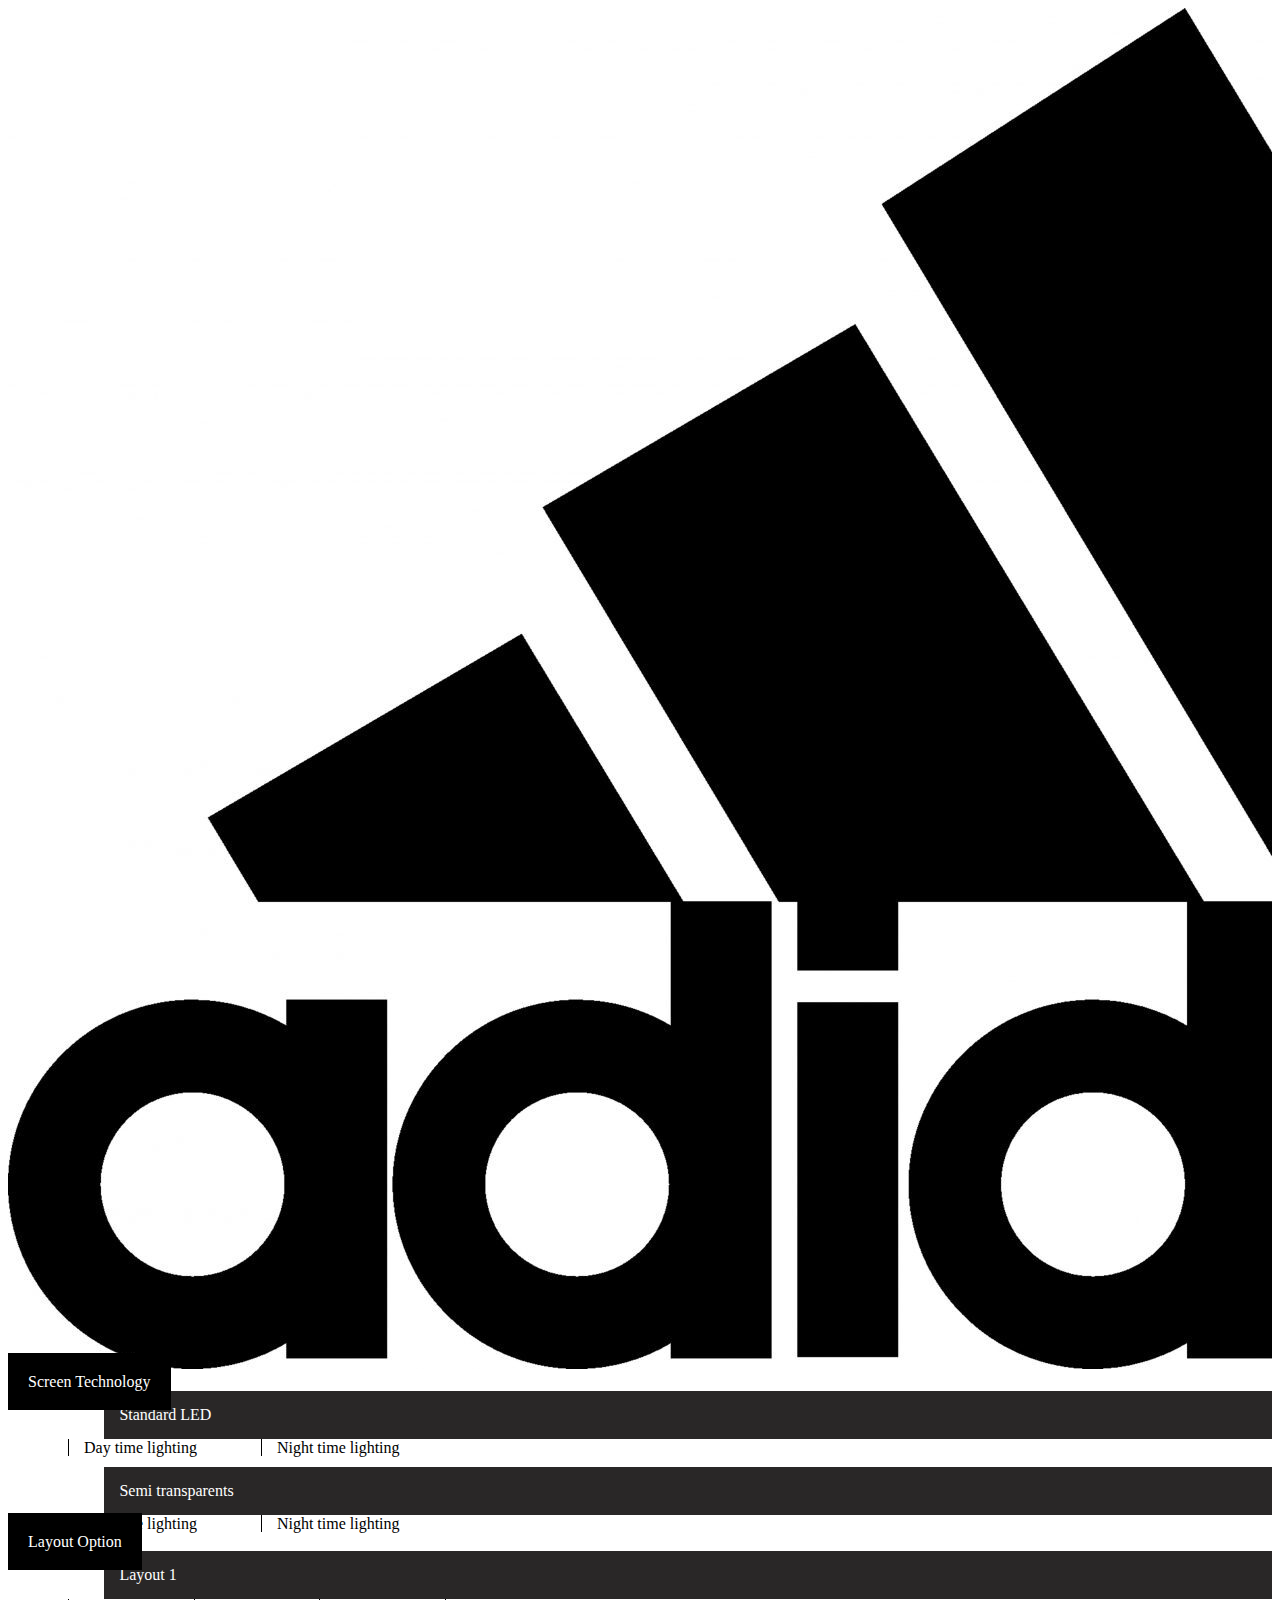
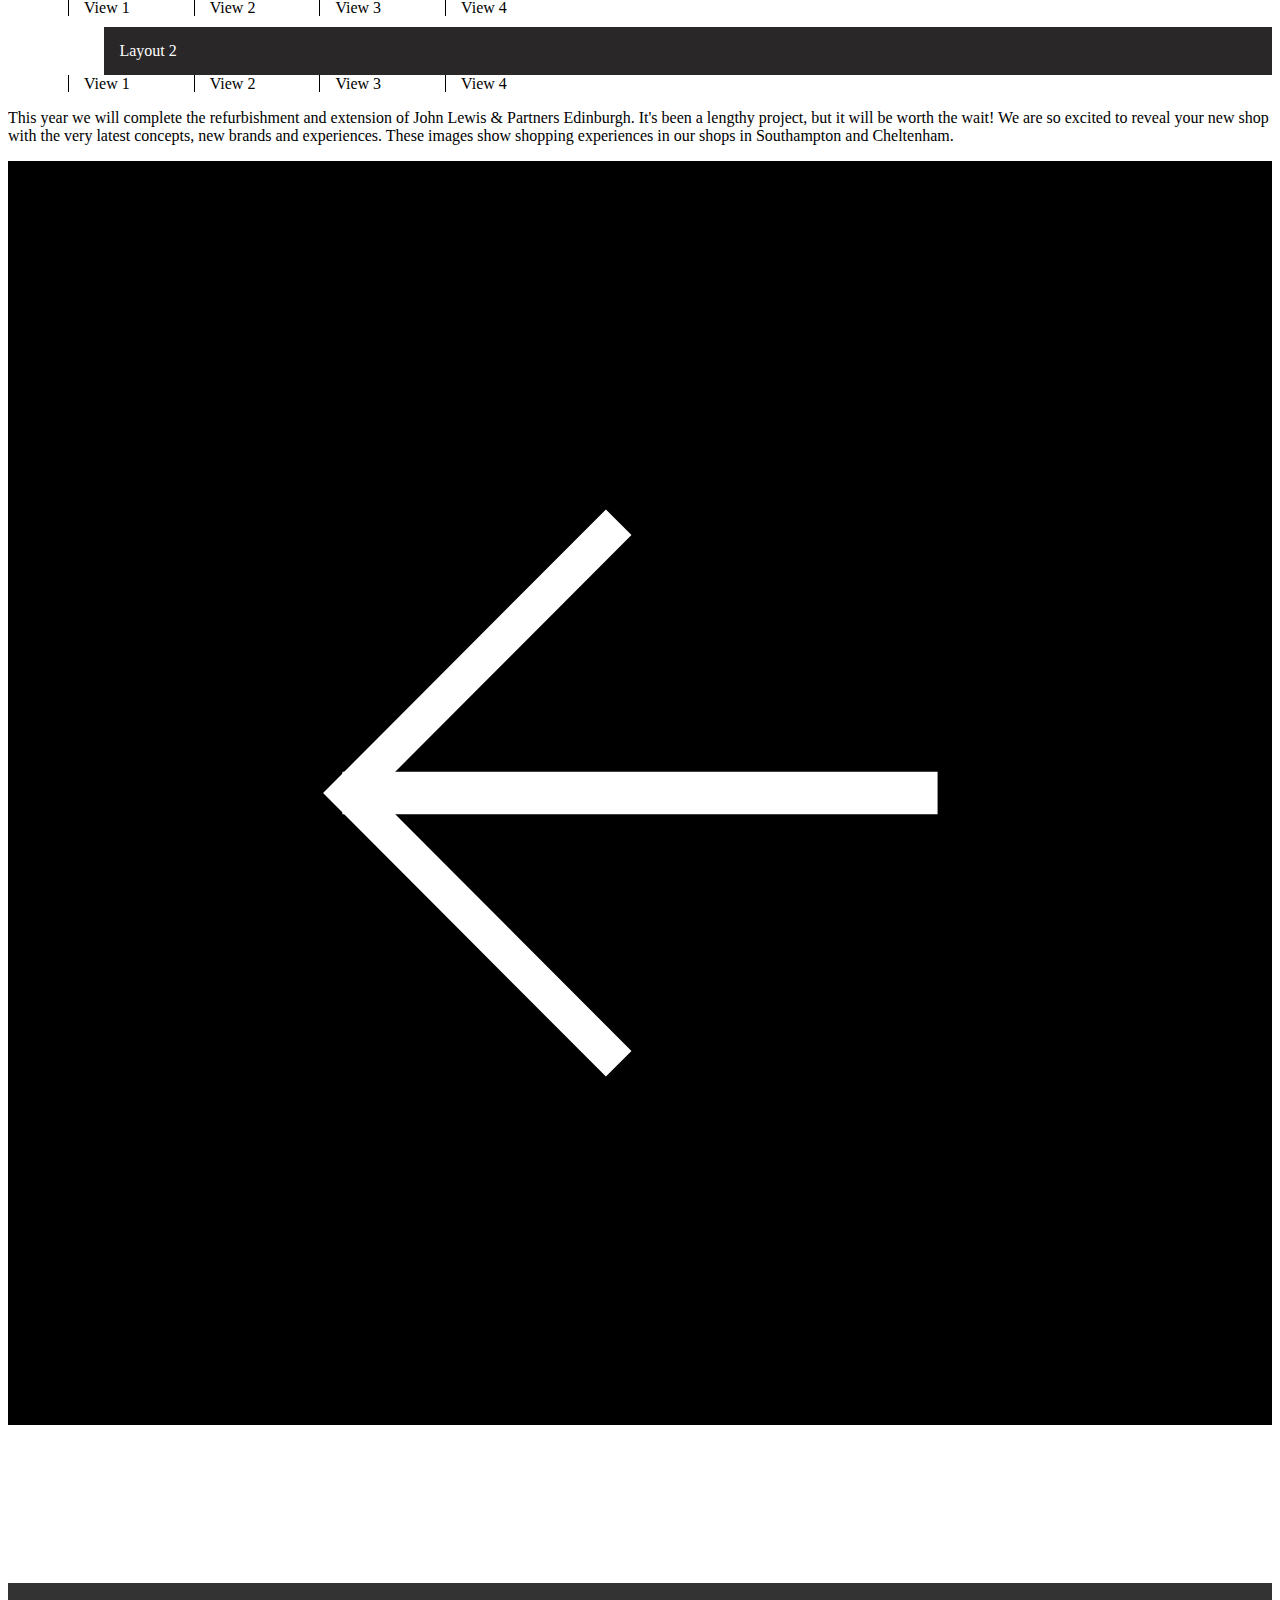
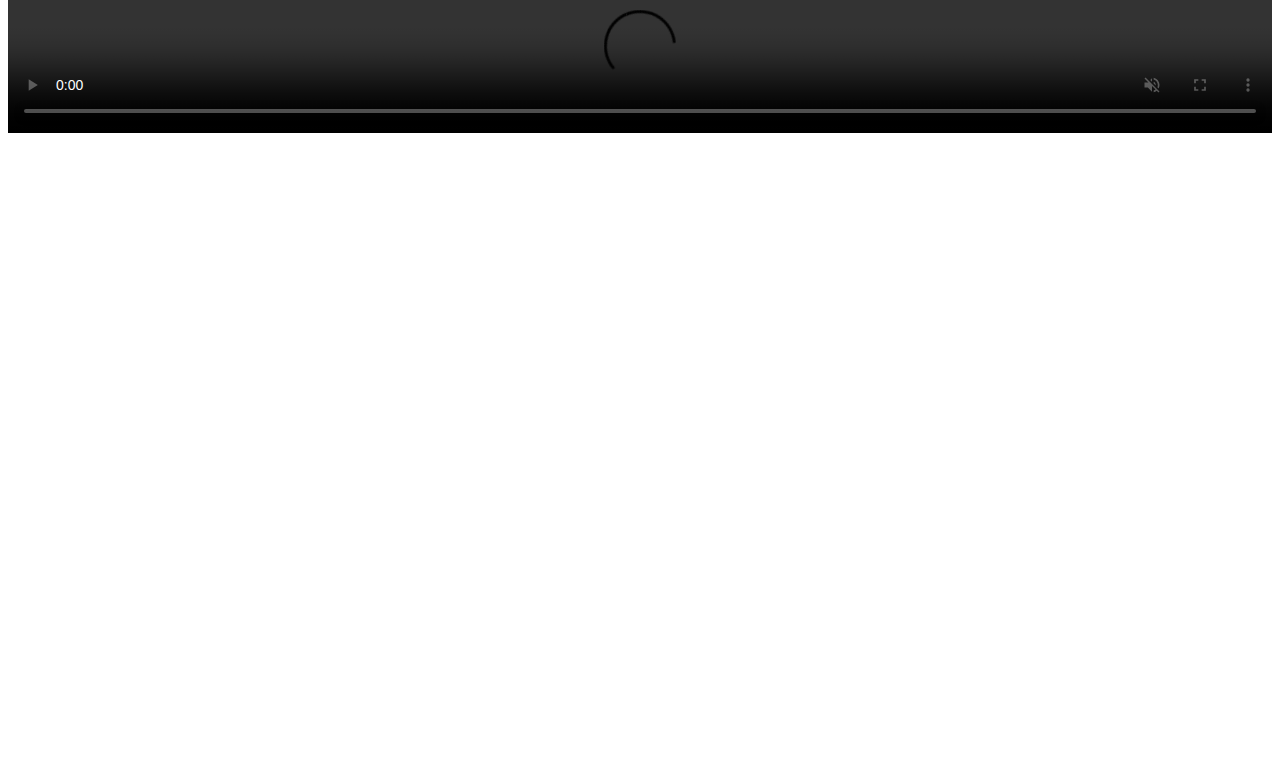
==== src/index.html @ 7bfda5fb "finished layout for 5th avenue and adventura" ====
<!DOCTYPE html>
<html lang="en">

<head>
  <meta charset="utf-8">
  <meta http-equiv="X-UA-Compatible" content="IE=edge">
  <meta name="viewport" content="width=device-width, initial-scale=1, maximum-scale=1" />
  <meta name="description" content="">
  <meta name="author" content="">
  <meta name="format-detection" content="telephone=no">
  <meta name="apple-mobile-web-app-capable" content="yes">

  <title>John Lewis & Partners</title>

  <link rel="icon" href="./assets/images/JohnLewis_Logo.ico">
  <link rel="apple-touch-icon" href="./assets/images/apple-touch-icon.png">
  <link rel="stylesheet" type="text/css" href="./styles/main.min.css">
  <link rel="stylesheet" type="text/css" href="./styles/modifications.css">
  <!--[if lte IE 9]>
    <link href="stylesheets/non-responsive.css" rel="stylesheet" />
  <![endif]-->

  <!-- HTML5 shim and Respond.js for IE8 support of HTML5 elements and media queries -->
  <!--[if lt IE 9]>
      <script src="https://oss.maxcdn.com/html5shiv/3.7.2/html5shiv.min.js"></script>
      <script src="https://oss.maxcdn.com/respond/1.4.2/respond.min.js"></script>
  <![endif]-->
</head>

<body class="bodyClass">
  <!--[if lt IE 9]>
    <div id="browser-notification" class="alert alert-danger">
      <div class="container">
        We are sorry but it looks like your <a href="http://www.whatbrowser.org/intl/en_us/" target=_blank>browser</a> doesn't support our website features. In order to get the full experience please download a new version of <a title="Download Chrome" href="http://www.google.com/chrome/" target=_blank>Chrome</a>, <a title="Download Safari" href="http://www.apple.com/safari/download/" target=_blank>Safari</a>, <a title="Download Firefox" href="http://www.mozilla.com/firefox/" target=_blank>Firefox</a>, or <a title="Download Internet Explorer" href="http://www.microsoft.com/windows/internet-explorer/default.aspx" target=_blank>Internet Explorer</a>.
      </div>
    </div>
  <![endif]-->

  <main class="onepager_site">
    <div class="holder">

      <div id="side_bar" class="sidebar">
        <div class="sidebar-content">

          <div class="item-group">
            <div class="logo-holder">
              <img src="./assets/images/adidas_logo.jpg" class="img-fluid">
            </div>
            <div class="nav flex-column nav-pills" id="v-pills-tab" role="tablist">
              <a class="nav-link active" id="v-pills-home-tab" data-toggle="pill" href="#v-pills-home" role="tab" aria-controls="v-pills-home" aria-selected="true">
                <!-- <svg id="Layer_1" data-name="Layer 1" xmlns="http://www.w3.org/2000/svg" viewBox="0 0 1000 1000" height="100%" width="100%">
                  <rect width="1000" height="1000" class="svg_bg"/>
                  <path class="icon" d="M748.62,609.82a9,9,0,0,0-9.84,2L640,710.52A9,9,0,0,0,646.42,726h98.75a9,9,0,0,0,9-9V618.17A9,9,0,0,0,748.62,609.82Zm-80.39,98.06,67.9-67.9v67.9Z"/>
                  <path class="icon" d="M800.94,464a9,9,0,0,0-9.84,2L764,493V309a9,9,0,0,0-9-9H685.57l25.2-25.2,0,0,24.28-24.28a27.55,27.55,0,0,0,0-39L707,183.44a27.55,27.55,0,0,0-39,0l-24.3,24.29-29.36,29.36L551.49,300H271V210.59a9,9,0,0,0-9-9,71.15,71.15,0,0,0-71.06,71.07V656.39a8.81,8.81,0,0,0,.21,1.94,68.42,68.42,0,0,0,68.23,63.24H535.47l-52,52A9,9,0,0,0,489.86,789H797.48a9,9,0,0,0,9-9V472.34A9,9,0,0,0,800.94,464ZM680.81,196.22a9.48,9.48,0,0,1,13.4,0l28.08,28.08a9.49,9.49,0,0,1,0,13.41l-17.9,17.9L662.9,214.12ZM650.12,226.9l41.49,41.49L675,285l-41.49-41.49Zm138.33,347H771.78a9,9,0,0,0,0,18.07h16.67v27.23H771.78a9,9,0,0,0,0,18.07h16.67v27.23H771.78a9,9,0,0,0,0,18.07h16.67v27.23H771.78a9,9,0,0,0,0,18.07h16.67v43.09H511.67l91.27-91.26a9,9,0,0,0,0-12.78,8.69,8.69,0,0,0-1.3-1.07,9,9,0,0,0-11.48,1.07l-36.62,36.62H259.36A50.09,50.09,0,0,1,209,654.76c.05-1.72.19-3.42.4-5.11v0c.1-.79.23-1.59.36-2.38a2.56,2.56,0,0,0,.05-.27c.13-.71.27-1.41.43-2.11,0-.19.08-.39.13-.58.14-.59.29-1.18.44-1.77l.27-1c.14-.45.27-.91.42-1.37s.3-.9.46-1.35.21-.62.33-.94c.22-.59.46-1.17.7-1.75.06-.17.13-.34.2-.51.31-.72.63-1.43,1-2.14a.36.36,0,0,0,0-.09,53.2,53.2,0,0,1,37-28.91l.13,0c.75-.15,1.51-.28,2.27-.4L254,604c.68-.1,1.38-.19,2.07-.26a5.93,5.93,0,0,1,.59-.07c.66-.07,1.34-.12,2-.16l.64,0c.88,0,1.78-.06,2.67-.06a9,9,0,0,0,9-9V528.85a9,9,0,1,0-18.07,0v57a70.61,70.61,0,0,0-40.59,19.64c-1.18,1.15-2.29,2.34-3.37,3.56V272.62a53.09,53.09,0,0,1,43.95-52.23V492.7h0a9,9,0,0,0,18.08,0h0V318.05h262.4L483.47,368a9,9,0,0,0,12.77,12.78l65.38-65.38h0l59.13-59.14,41.49,41.49-4.87,4.86h0L475.18,484.82l-41.49-41.49,35.91-35.91a9,9,0,1,0-12.77-12.78l-42.31,42.3c-.22.23-.43.47-.63.71a2.48,2.48,0,0,0-.19.26l-.37.51-.19.32c-.1.17-.19.34-.28.51s-.11.23-.16.35-.16.36-.23.54l-.07.18-17.61,49.87-12,34a9.66,9.66,0,0,0-.36,1.38H352.38a9,9,0,0,0,0,18.07H602.61a9,9,0,0,0,0-18.07H423.08l55.11-19.45.13-.06.63-.26.25-.12c.22-.11.43-.23.64-.35l.2-.12c.22-.14.43-.3.64-.46l.15-.11a7.6,7.6,0,0,0,.74-.66L667.5,318.05H746v193L616.71,640.33a9,9,0,0,0,0,12.78,8,8,0,0,0,.69.62,9,9,0,0,0,11.41,0c.23-.19.46-.4.68-.62h0l159-159Zm-329.8-80L432.77,503l-17.24-17.24,9.13-25.88Z"/>
                </svg> -->
                Screen Technology
              </a>

                <!-- Nested MENU -->
                <div id="floater">
                  <a id="submenu" href="#" class="section1">Standard LED <span style="float: right !important; margin-right: 20px"> <i class="fas fa-caret-right"></i></span></a>
                </div>

                    <!-- MENU ITEMS -->
                    <div class="set-margin-sl" style="margin-top: 10px !important;"></div>
                    <a class="sub-item-sl highlight" id="v-pills-st-sub1-tab" data-toggle="pill" href="#v-pills-st-sub1" role="tab" aria-controls="v-pills-st-sub1" aria-selected="true"> Day time lighting</a>
                    <a class="sub-item-sl highlight" id="v-pills-st-sub2-tab" data-toggle="pill" href="#v-pills-st-sub2" role="tab" aria-controls="v-pills-st-sub2" aria-selected="true"> Night time lighting</a>
                    <div class="set-margin-sl" style="margin-top: 10px !important;"></div>
                     

                 <!-- Nested MENU -->
                <div id="floater">
                  <a id="submenu" href="#" class="section2">Semi transparents <span style="float: right !important; margin-right: 20px"> <i class="fas fa-caret-right"></i></span></a>
                </div>

                <div class="set-margin-st" style="margin-top: 10px !important;"></div>
                <a class="sub-item-st highlight" id="v-pills-st-sub1-tab" data-toggle="pill" href="#v-pills-st-sub1" role="tab" aria-controls="v-pills-st-sub1" aria-selected="true"> Day time lighting</a>
                <a class="sub-item-st highlight" id="v-pills-st-sub2-tab" data-toggle="pill" href="#v-pills-st-sub2" role="tab" aria-controls="v-pills-st-sub2" aria-selected="true"> Night time lighting</a>
               
              <br>
             <a class="nav-link" id="v-pills-beauty-tab" data-toggle="pill" href="#v-pills-beauty" role="tab" aria-controls="v-pills-beauty" aria-selected="false">
                <!-- <svg id="Layer_1" data-name="Layer 1" xmlns="http://www.w3.org/2000/svg" viewBox="0 0 1000 1000">
                  <rect width="1000" height="1000" class="svg_bg"/>
                  <path class="icon" d="M730.07,422.09a91.61,91.61,0,0,0-28.75-18.86,200.45,200.45,0,0,0-56.48-110c-78.75-78.75-206.89-78.75-285.64,0a201.53,201.53,0,0,0-52,89.56,30.07,30.07,0,0,0-31.12,30v78.92a20,20,0,0,0-12,18.32v44.1a20,20,0,0,0-18,19.89V716a30,30,0,0,0,30,30h92a30,30,0,0,0,30-30V609.29a199.47,199.47,0,0,0,74,26.56V686H467.2A50.11,50.11,0,0,0,417.14,736a10,10,0,0,0,10,10H576.91a10,10,0,0,0,10-10A50.11,50.11,0,0,0,536.85,686H532V635.84a199.45,199.45,0,0,0,78.31-29.22v99.91A39.55,39.55,0,0,0,649.83,746h29.5a39.55,39.55,0,0,0,39.5-39.51V588.76l29.73-60.32A91.33,91.33,0,0,0,730.07,422.09Zm-434-9.27A10,10,0,0,1,310.77,404l32,17.15A10,10,0,0,1,348,430v60.1h-52Zm-12,97.24h76v44h-76Zm94,206a10,10,0,0,1-10,10h-92a10,10,0,0,1-10-10v-142H378V716ZM536.85,706A30.11,30.11,0,0,1,565.2,726H438.85A30.11,30.11,0,0,1,467.2,706h69.65ZM492,686V637.8c3.29.16,6.6.25,9.93.25l2.74,0c2.45,0,4.89-.12,7.32-.23V686ZM398,585.44V574.05a20,20,0,0,0-18-19.89v-44.1a20,20,0,0,0-12-18.32V430a30,30,0,0,0-15.83-26.44l-26.13-14a181.48,181.48,0,0,1,47.27-82.13c70.95-70.95,186.4-70.95,257.35,0a180.53,180.53,0,0,1,49.16,89.93,92.8,92.8,0,0,0-13.48-1,91.6,91.6,0,0,0-15.22,1.29,154,154,0,0,0-281.25-40.69,10,10,0,0,0,17.15,10.29A133.82,133.82,0,0,1,539.2,307.38l-73.79,73.79a10,10,0,0,0,14.14,14.14l80.11-80.11A135.06,135.06,0,0,1,594.29,339L465.81,467.52A10,10,0,1,0,480,481.66L607.76,353.85A132.81,132.81,0,0,1,631.91,403a91.25,91.25,0,0,0-29.21,19.06l-1.14,1.1a91.71,91.71,0,0,0-19.49,104.24l5.45,11.81a134,134,0,0,1-158.09,9.46,10,10,0,1,0-10.85,16.8,154,154,0,0,0,177.57-7.57l12,26C546.21,628.44,460.7,629.16,398,585.44ZM698.83,706.53A19.53,19.53,0,0,1,679.33,726h-29.5a19.53,19.53,0,0,1-19.51-19.51V643.91h68.51v62.62Zm0-82.62H630.32V596.25h68.51ZM730.62,519.6,702.7,576.25h-5.13V535.19a10,10,0,0,0-20,0v41.06h-51l-26.39-57.2a71.68,71.68,0,0,1,15.24-81.49l1.13-1.1a71.61,71.61,0,0,1,114,83.14Z"/>
                </svg>     -->          
                Layout Option
              </a>
              
               <!-- Nested MENU -->
               <div id="floater">
                <a id="submenu" href="#" class="section3">Layout 1<span style="float: right !important; margin-right: 20px"> <i class="fas fa-caret-right"></i></span></a>
              </div>

                  <!-- MENU ITEMS -->
                  <div class="set-margin-layout1" style="margin-top: 10px !important;"></div>
                  <a class="sub-item-layout1 highlight" id="v-pills-st-sub1-tab" data-toggle="pill" href="#v-pills-st-sub1" role="tab" aria-controls="v-pills-st-sub1" aria-selected="true">View 1</a>
                  <a class="sub-item-layout1 highlight" id="v-pills-st-sub2-tab" data-toggle="pill" href="#v-pills-st-sub2" role="tab" aria-controls="v-pills-st-sub2" aria-selected="true">View 2</a>
                  <a class="sub-item-layout1 highlight" id="v-pills-st-sub1-tab" data-toggle="pill" href="#v-pills-st-sub1" role="tab" aria-controls="v-pills-st-sub1" aria-selected="true">View 3</a>
                  <a class="sub-item-layout1 highlight" id="v-pills-st-sub2-tab" data-toggle="pill" href="#v-pills-st-sub2" role="tab" aria-controls="v-pills-st-sub2" aria-selected="true">View 4</a>
                  <div class="set-margin-layout1" style="margin-top: 10px !important;"></div>
                   

                   <!-- Nested MENU -->
               <div id="floater">
                <a id="submenu" href="#" class="section4">Layout 2<span style="float: right !important; margin-right: 20px"> <i class="fas fa-caret-right"></i></span></a>
              </div>

                  <!-- MENU ITEMS -->
                  <div class="set-margin-layout2" style="margin-top: 10px !important;"></div>
                  <a class="sub-item-layout2 highlight" id="v-pills-st-sub1-tab" data-toggle="pill" href="#v-pills-st-sub1" role="tab" aria-controls="v-pills-st-sub1" aria-selected="true">View 1</a>
                  <a class="sub-item-layout2 highlight" id="v-pills-st-sub2-tab" data-toggle="pill" href="#v-pills-st-sub2" role="tab" aria-controls="v-pills-st-sub2" aria-selected="true">View 2</a>
                  <a class="sub-item-layout2 highlight" id="v-pills-st-sub1-tab" data-toggle="pill" href="#v-pills-st-sub1" role="tab" aria-controls="v-pills-st-sub1" aria-selected="true">View 3</a>
                  <a class="sub-item-layout2 highlight" id="v-pills-st-sub2-tab" data-toggle="pill" href="#v-pills-st-sub2" role="tab" aria-controls="v-pills-st-sub2" aria-selected="true">View 4</a>
                  <div class="set-margin-layout2" style="margin-top: 10px !important;"></div>
                   

            </div>

          </div>
          <div class="info">
            <p>This year we will complete the refurbishment and extension of John Lewis & Partners Edinburgh. It's been a lengthy project, but it will be worth the wait! We are so excited to reveal your new shop with the very latest concepts, new brands and experiences. These images show shopping experiences in our shops in Southampton and Cheltenham.</p>
          </div>
        </div>
      </div>
	  
      <div class="viewer">
        <div id="arrow" class="hamburger">
          <svg id="Layer_1" data-name="Layer 1" xmlns="http://www.w3.org/2000/svg" viewBox="0 0 35 35">
            <rect width="100%" height="100%" fill="#000"/>
            <g>
              <path d="M16.91,25,9.43,17.5,16.91,10" fill="none" stroke="#fff"/>
              <path d="M9.26,18.09V16.91H25.74v1.18Z" fill="#fff"/>
            </g>
          </svg>
        </div>
        <div class="tab-content" id="v-pills-tabContent">
          <div class="tab-pane fade show active" id="v-pills-home" role="tabpanel" aria-labelledby="v-pills-home-tab">
            <iframe src="https://my.matterport.com/show/?m=FGyzHarGtqc&mls=1&qs=1&title=0&play=1" 
                    style="border:none; transition: all 0.2s ease-in-out;" 
                    width="100%" 
                    height="100%" 
                    title="World of Design"
                    allow='xr-spatial-tracking'
                    allowfullscreen
              ></iframe>
          </div>

                    <!-- SUB MENU ITEM -->
                    <div class="tab-pane fade" id="v-pills-st-sub1" role="tabpanel" aria-labelledby="v-pills-st-sub1-tab">
                      <video width="100%" height="100%" autoplay controls muted>
                        <source src="./assets/videos/vid1.mp4 " style="border:none;" type="video/mp4">
                        <source src="./assets/videos/vid1.ogg" type="video/ogg">
                      Your browser does not support the video tag.
                      </video>
                    </div>
                    <div class="tab-pane fade" id="v-pills-st-sub2" role="tabpanel" aria-labelledby="v-pills-st-sub2-tab">
                      <iframe src="https://my.matterport.com/show/?m=RzwMCFZyuPP&sr=-2.96,.87&ss=19&mls=1&qs=1&title=0&play=1" 
                              style="border:none;" 
                              width="100%" 
                              height="100%" 
                              title="Men's Fashion"
                              allow='xr-spatial-tracking'
                              allowfullscreen
                      ></iframe>
                    </div>

          <div class="tab-pane fade" id="v-pills-beauty" role="tabpanel" aria-labelledby="v-pills-beauty-tab">
            <iframe src="https://my.matterport.com/show/?m=yEchphsAYrm&mls=1&qs=1&title=0&play=1" 
                    style="border:none;" 
                    width="100%" 
                    height="100%" 
                    title="Beauty Society"
                    allow='xr-spatial-tracking'
                    allowfullscreen
            ></iframe>
          </div>
          <div class="tab-pane fade" id="v-pills-studio" role="tabpanel" aria-labelledby="v-pills-studio-tab">
            <iframe src="https://my.matterport.com/show/?m=8MbEiwEUqe8&sr=-.02,1.11&ss=132&mls=1&qs=1&title=0&play=1&hl=2" 
                    style="border:none;" 
                    width="100%" 
                    height="100%" 
                    title="Style Studio"
                    allow='xr-spatial-tracking'
                    allowfullscreen
            ></iframe>
          </div>
          <div class="tab-pane fade" id="v-pills-exp" role="tabpanel" aria-labelledby="v-pills-exp-tab">
            <iframe src="https://my.matterport.com/show/?m=RzwMCFZyuPP&sr=-2.96,.87&ss=19&mls=1&qs=1&title=0&play=1" 
                    style="border:none;" 
                    width="100%" 
                    height="100%" 
                    title="Men's Fashion"
                    allow='xr-spatial-tracking'
                    allowfullscreen
            ></iframe>
          </div>
          <!-- <div class="tab-pane fade" id="v-pills-opticians" role="tabpanel" aria-labelledby="v-pills-opticians-tab">
            <iframe src="" 
                    style="border:none;" 
                    width="100%" 
                    height="100%" 
                    title="Opticians"
                    allow='xr-spatial-tracking'
                    allowfullscreen
            ></iframe>
          </div> -->
        </div>
      </div>
    </div>
  </main>

  <!-- build:js scripts/main.min.js -->
  <script src="./scripts/vendors/jquery.min.js"></script>
  <script src="./scripts/vendors/popper.min.js"></script>
  <script src="./scripts/vendors/bootstrap.min.js"></script>
  <script src="./scripts/vendors/swiper.min.js"></script>
  <script src="./scripts/core/base.js"></script>
  <script src="./scripts/modules/theme-module.js"></script>
  <script src="./scripts/bootstrapper.js"></script>
  <!-- endbuild -->


  <script>
    
  </script>

  <!--[if lte IE 9]>
    <script src="javascripts/non-responsive.js"></script>
  <![endif]-->
</body>

</html>
---- src/styles/modifications.css ----
a{
    text-decoration: none !important;
}

#floater{
    width: 100%;
  
}
#floater #submenu{
    width: 90%;
    color: #fff !important;
    float: right !important;
    background-color: rgb(41, 39, 39);
    padding: 15px;
}
#floater-submenu{
    width: 90%;
}

/* SUB MENU FOR STANDARD LED*/
.sub-item-sl{
    width: 90%;
    text-decoration: none;
    color: #000;
    margin-left: 60px;
    padding-left: 15px;
    border-left: 1px solid black;  
    font-weight: normal;
}
/* SUB MENU FOR SEMI TRANSPARENT*/
.sub-item-st{
    width: 90%;
    text-decoration: none;
    color: #000;
    margin-left: 60px;
    padding-left: 15px;
    border-left: 1px solid black;  
}

/* SUB MENU FOR LAYOUT 1*/
.sub-item-layout1{
    width: 90%;
    text-decoration: none;
    color: #000;
    margin-left: 60px;
    padding-left: 15px;
    border-left: 1px solid black;  
}

/* SUB MENU FOR LAYOUT 2*/
.sub-item-layout2{
    width: 90%;
    text-decoration: none;
    color: #000;
    margin-left: 60px;
    padding-left: 15px;
    border-left: 1px solid black;  
}
.makeItBold{
    font-weight: bold;
}
.nav-pills .nav-link {
    background-color: rgb(0, 0, 0) !important;
    color: #fff !important;
    margin-bottom: 0 !important;
    padding: 20px !important;
}

.holder > #side_bar > .sidebar-content{
    overflow-y:auto !important;
    overflow-x: hidden  !important;
}


/* SCROLLBAR DESIGN */
.sidebar-content::-webkit-scrollbar-track
{
	-webkit-box-shadow: inset 0 0 6px rgba(0,0,0,0.3);
	background-color: #F5F5F5;
}

.sidebar-content::-webkit-scrollbar
{
	width: 10px;
	background-color: #F5F5F5;
}

.sidebar-content::-webkit-scrollbar-thumb
{
	background-color: #000000;
	border: 2px solid #555555;
}
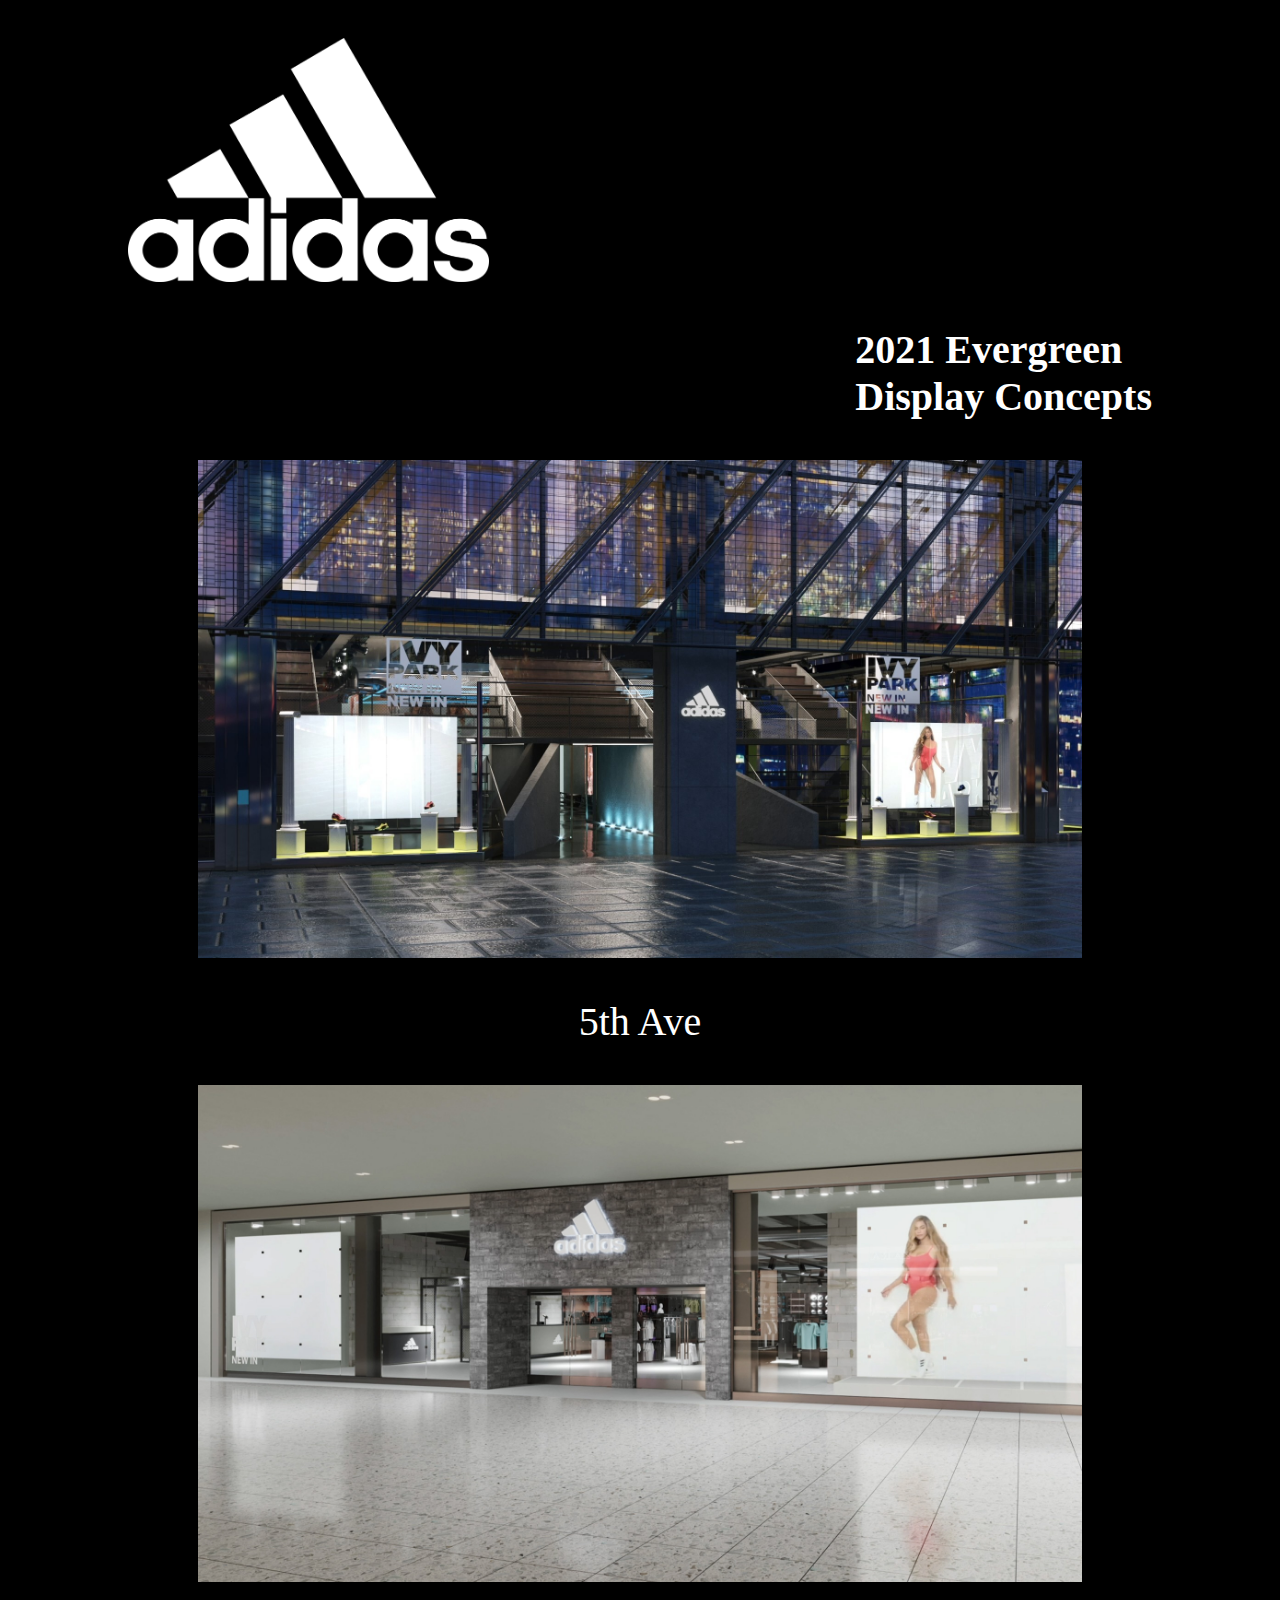
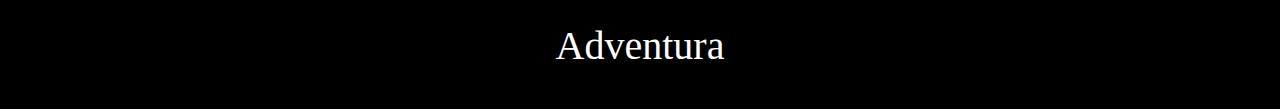
==== commit 8b9db4c1: "added a splash page added picture for 5th avenue and adventura, and cloned a page content for advent" ====
--- a/src/index.html
+++ b/src/index.html
@@ -15,7 +15,7 @@
   <link rel="icon" href="./assets/images/JohnLewis_Logo.ico">
   <link rel="apple-touch-icon" href="./assets/images/apple-touch-icon.png">
   <link rel="stylesheet" type="text/css" href="./styles/main.min.css">
-  <link rel="stylesheet" type="text/css" href="./styles/modifications.css">
+  <link rel="stylesheet" type="text/css" href="./styles/splash.css">
   <!--[if lte IE 9]>
     <link href="stylesheets/non-responsive.css" rel="stylesheet" />
   <![endif]-->
@@ -27,187 +27,48 @@
   <![endif]-->
 </head>
 
-<body class="bodyClass">
-  <!--[if lt IE 9]>
-    <div id="browser-notification" class="alert alert-danger">
-      <div class="container">
-        We are sorry but it looks like your <a href="http://www.whatbrowser.org/intl/en_us/" target=_blank>browser</a> doesn't support our website features. In order to get the full experience please download a new version of <a title="Download Chrome" href="http://www.google.com/chrome/" target=_blank>Chrome</a>, <a title="Download Safari" href="http://www.apple.com/safari/download/" target=_blank>Safari</a>, <a title="Download Firefox" href="http://www.mozilla.com/firefox/" target=_blank>Firefox</a>, or <a title="Download Internet Explorer" href="http://www.microsoft.com/windows/internet-explorer/default.aspx" target=_blank>Internet Explorer</a>.
+<body>
+  <!-- Navbar -->
+ 
+  <!--  <div class="wrapper container-fluid">
+    <div class="row">
+      <div class="col-sm-6 col-12">
+        <img class="img-responsive adidaslogo" style="width:30%" src="./assets/images/adidas-logo-white.png" alt="adidas_logo" >
+       </div>
+       <div class="col-sm-6 col-12"> 
+         <div class="div" style="float: right; color:white; font-size: 90px; font-weight: bold;">
+          <p1>2021 Evergreen <br> Display Concepts</p>
+         </div>
+        </div>
+     </div>
+   </div> -->
+   <nav class="logos">
+      <div class="row">
+        <div class="col-sm-6 col-6">
+            <img class="img-responsive adidaslogo" src="./assets/images/adidas-logo-white.png" alt="adidas_logo" >
+        </div>
+         <div class="col-sm-6 col-6">
+          <p class="title-logo">2021 Evergreen <br> Display Concepts</p>
+         </div>
       </div>
-    </div>
-  <![endif]-->
+  </nav>
 
-  <main class="onepager_site">
-    <div class="holder">
-
-      <div id="side_bar" class="sidebar">
-        <div class="sidebar-content">
-
-          <div class="item-group">
-            <div class="logo-holder">
-              <img src="./assets/images/adidas_logo.jpg" class="img-fluid">
-            </div>
-            <div class="nav flex-column nav-pills" id="v-pills-tab" role="tablist">
-              <a class="nav-link active" id="v-pills-home-tab" data-toggle="pill" href="#v-pills-home" role="tab" aria-controls="v-pills-home" aria-selected="true">
-                <!-- <svg id="Layer_1" data-name="Layer 1" xmlns="http://www.w3.org/2000/svg" viewBox="0 0 1000 1000" height="100%" width="100%">
-                  <rect width="1000" height="1000" class="svg_bg"/>
-                  <path class="icon" d="M748.62,609.82a9,9,0,0,0-9.84,2L640,710.52A9,9,0,0,0,646.42,726h98.75a9,9,0,0,0,9-9V618.17A9,9,0,0,0,748.62,609.82Zm-80.39,98.06,67.9-67.9v67.9Z"/>
-                  <path class="icon" d="M800.94,464a9,9,0,0,0-9.84,2L764,493V309a9,9,0,0,0-9-9H685.57l25.2-25.2,0,0,24.28-24.28a27.55,27.55,0,0,0,0-39L707,183.44a27.55,27.55,0,0,0-39,0l-24.3,24.29-29.36,29.36L551.49,300H271V210.59a9,9,0,0,0-9-9,71.15,71.15,0,0,0-71.06,71.07V656.39a8.81,8.81,0,0,0,.21,1.94,68.42,68.42,0,0,0,68.23,63.24H535.47l-52,52A9,9,0,0,0,489.86,789H797.48a9,9,0,0,0,9-9V472.34A9,9,0,0,0,800.94,464ZM680.81,196.22a9.48,9.48,0,0,1,13.4,0l28.08,28.08a9.49,9.49,0,0,1,0,13.41l-17.9,17.9L662.9,214.12ZM650.12,226.9l41.49,41.49L675,285l-41.49-41.49Zm138.33,347H771.78a9,9,0,0,0,0,18.07h16.67v27.23H771.78a9,9,0,0,0,0,18.07h16.67v27.23H771.78a9,9,0,0,0,0,18.07h16.67v27.23H771.78a9,9,0,0,0,0,18.07h16.67v43.09H511.67l91.27-91.26a9,9,0,0,0,0-12.78,8.69,8.69,0,0,0-1.3-1.07,9,9,0,0,0-11.48,1.07l-36.62,36.62H259.36A50.09,50.09,0,0,1,209,654.76c.05-1.72.19-3.42.4-5.11v0c.1-.79.23-1.59.36-2.38a2.56,2.56,0,0,0,.05-.27c.13-.71.27-1.41.43-2.11,0-.19.08-.39.13-.58.14-.59.29-1.18.44-1.77l.27-1c.14-.45.27-.91.42-1.37s.3-.9.46-1.35.21-.62.33-.94c.22-.59.46-1.17.7-1.75.06-.17.13-.34.2-.51.31-.72.63-1.43,1-2.14a.36.36,0,0,0,0-.09,53.2,53.2,0,0,1,37-28.91l.13,0c.75-.15,1.51-.28,2.27-.4L254,604c.68-.1,1.38-.19,2.07-.26a5.93,5.93,0,0,1,.59-.07c.66-.07,1.34-.12,2-.16l.64,0c.88,0,1.78-.06,2.67-.06a9,9,0,0,0,9-9V528.85a9,9,0,1,0-18.07,0v57a70.61,70.61,0,0,0-40.59,19.64c-1.18,1.15-2.29,2.34-3.37,3.56V272.62a53.09,53.09,0,0,1,43.95-52.23V492.7h0a9,9,0,0,0,18.08,0h0V318.05h262.4L483.47,368a9,9,0,0,0,12.77,12.78l65.38-65.38h0l59.13-59.14,41.49,41.49-4.87,4.86h0L475.18,484.82l-41.49-41.49,35.91-35.91a9,9,0,1,0-12.77-12.78l-42.31,42.3c-.22.23-.43.47-.63.71a2.48,2.48,0,0,0-.19.26l-.37.51-.19.32c-.1.17-.19.34-.28.51s-.11.23-.16.35-.16.36-.23.54l-.07.18-17.61,49.87-12,34a9.66,9.66,0,0,0-.36,1.38H352.38a9,9,0,0,0,0,18.07H602.61a9,9,0,0,0,0-18.07H423.08l55.11-19.45.13-.06.63-.26.25-.12c.22-.11.43-.23.64-.35l.2-.12c.22-.14.43-.3.64-.46l.15-.11a7.6,7.6,0,0,0,.74-.66L667.5,318.05H746v193L616.71,640.33a9,9,0,0,0,0,12.78,8,8,0,0,0,.69.62,9,9,0,0,0,11.41,0c.23-.19.46-.4.68-.62h0l159-159Zm-329.8-80L432.77,503l-17.24-17.24,9.13-25.88Z"/>
-                </svg> -->
-                Screen Technology
-              </a>
-
-                <!-- Nested MENU -->
-                <div id="floater">
-                  <a id="submenu" href="#" class="section1">Standard LED <span style="float: right !important; margin-right: 20px"> <i class="fas fa-caret-right"></i></span></a>
-                </div>
-
-                    <!-- MENU ITEMS -->
-                    <div class="set-margin-sl" style="margin-top: 10px !important;"></div>
-                    <a class="sub-item-sl highlight" id="v-pills-st-sub1-tab" data-toggle="pill" href="#v-pills-st-sub1" role="tab" aria-controls="v-pills-st-sub1" aria-selected="true"> Day time lighting</a>
-                    <a class="sub-item-sl highlight" id="v-pills-st-sub2-tab" data-toggle="pill" href="#v-pills-st-sub2" role="tab" aria-controls="v-pills-st-sub2" aria-selected="true"> Night time lighting</a>
-                    <div class="set-margin-sl" style="margin-top: 10px !important;"></div>
-                     
-
-                 <!-- Nested MENU -->
-                <div id="floater">
-                  <a id="submenu" href="#" class="section2">Semi transparents <span style="float: right !important; margin-right: 20px"> <i class="fas fa-caret-right"></i></span></a>
-                </div>
-
-                <div class="set-margin-st" style="margin-top: 10px !important;"></div>
-                <a class="sub-item-st highlight" id="v-pills-st-sub1-tab" data-toggle="pill" href="#v-pills-st-sub1" role="tab" aria-controls="v-pills-st-sub1" aria-selected="true"> Day time lighting</a>
-                <a class="sub-item-st highlight" id="v-pills-st-sub2-tab" data-toggle="pill" href="#v-pills-st-sub2" role="tab" aria-controls="v-pills-st-sub2" aria-selected="true"> Night time lighting</a>
-               
-              <br>
-             <a class="nav-link" id="v-pills-beauty-tab" data-toggle="pill" href="#v-pills-beauty" role="tab" aria-controls="v-pills-beauty" aria-selected="false">
-                <!-- <svg id="Layer_1" data-name="Layer 1" xmlns="http://www.w3.org/2000/svg" viewBox="0 0 1000 1000">
-                  <rect width="1000" height="1000" class="svg_bg"/>
-                  <path class="icon" d="M730.07,422.09a91.61,91.61,0,0,0-28.75-18.86,200.45,200.45,0,0,0-56.48-110c-78.75-78.75-206.89-78.75-285.64,0a201.53,201.53,0,0,0-52,89.56,30.07,30.07,0,0,0-31.12,30v78.92a20,20,0,0,0-12,18.32v44.1a20,20,0,0,0-18,19.89V716a30,30,0,0,0,30,30h92a30,30,0,0,0,30-30V609.29a199.47,199.47,0,0,0,74,26.56V686H467.2A50.11,50.11,0,0,0,417.14,736a10,10,0,0,0,10,10H576.91a10,10,0,0,0,10-10A50.11,50.11,0,0,0,536.85,686H532V635.84a199.45,199.45,0,0,0,78.31-29.22v99.91A39.55,39.55,0,0,0,649.83,746h29.5a39.55,39.55,0,0,0,39.5-39.51V588.76l29.73-60.32A91.33,91.33,0,0,0,730.07,422.09Zm-434-9.27A10,10,0,0,1,310.77,404l32,17.15A10,10,0,0,1,348,430v60.1h-52Zm-12,97.24h76v44h-76Zm94,206a10,10,0,0,1-10,10h-92a10,10,0,0,1-10-10v-142H378V716ZM536.85,706A30.11,30.11,0,0,1,565.2,726H438.85A30.11,30.11,0,0,1,467.2,706h69.65ZM492,686V637.8c3.29.16,6.6.25,9.93.25l2.74,0c2.45,0,4.89-.12,7.32-.23V686ZM398,585.44V574.05a20,20,0,0,0-18-19.89v-44.1a20,20,0,0,0-12-18.32V430a30,30,0,0,0-15.83-26.44l-26.13-14a181.48,181.48,0,0,1,47.27-82.13c70.95-70.95,186.4-70.95,257.35,0a180.53,180.53,0,0,1,49.16,89.93,92.8,92.8,0,0,0-13.48-1,91.6,91.6,0,0,0-15.22,1.29,154,154,0,0,0-281.25-40.69,10,10,0,0,0,17.15,10.29A133.82,133.82,0,0,1,539.2,307.38l-73.79,73.79a10,10,0,0,0,14.14,14.14l80.11-80.11A135.06,135.06,0,0,1,594.29,339L465.81,467.52A10,10,0,1,0,480,481.66L607.76,353.85A132.81,132.81,0,0,1,631.91,403a91.25,91.25,0,0,0-29.21,19.06l-1.14,1.1a91.71,91.71,0,0,0-19.49,104.24l5.45,11.81a134,134,0,0,1-158.09,9.46,10,10,0,1,0-10.85,16.8,154,154,0,0,0,177.57-7.57l12,26C546.21,628.44,460.7,629.16,398,585.44ZM698.83,706.53A19.53,19.53,0,0,1,679.33,726h-29.5a19.53,19.53,0,0,1-19.51-19.51V643.91h68.51v62.62Zm0-82.62H630.32V596.25h68.51ZM730.62,519.6,702.7,576.25h-5.13V535.19a10,10,0,0,0-20,0v41.06h-51l-26.39-57.2a71.68,71.68,0,0,1,15.24-81.49l1.13-1.1a71.61,71.61,0,0,1,114,83.14Z"/>
-                </svg>     -->          
-                Layout Option
-              </a>
-              
-               <!-- Nested MENU -->
-               <div id="floater">
-                <a id="submenu" href="#" class="section3">Layout 1<span style="float: right !important; margin-right: 20px"> <i class="fas fa-caret-right"></i></span></a>
-              </div>
-
-                  <!-- MENU ITEMS -->
-                  <div class="set-margin-layout1" style="margin-top: 10px !important;"></div>
-                  <a class="sub-item-layout1 highlight" id="v-pills-st-sub1-tab" data-toggle="pill" href="#v-pills-st-sub1" role="tab" aria-controls="v-pills-st-sub1" aria-selected="true">View 1</a>
-                  <a class="sub-item-layout1 highlight" id="v-pills-st-sub2-tab" data-toggle="pill" href="#v-pills-st-sub2" role="tab" aria-controls="v-pills-st-sub2" aria-selected="true">View 2</a>
-                  <a class="sub-item-layout1 highlight" id="v-pills-st-sub1-tab" data-toggle="pill" href="#v-pills-st-sub1" role="tab" aria-controls="v-pills-st-sub1" aria-selected="true">View 3</a>
-                  <a class="sub-item-layout1 highlight" id="v-pills-st-sub2-tab" data-toggle="pill" href="#v-pills-st-sub2" role="tab" aria-controls="v-pills-st-sub2" aria-selected="true">View 4</a>
-                  <div class="set-margin-layout1" style="margin-top: 10px !important;"></div>
-                   
-
-                   <!-- Nested MENU -->
-               <div id="floater">
-                <a id="submenu" href="#" class="section4">Layout 2<span style="float: right !important; margin-right: 20px"> <i class="fas fa-caret-right"></i></span></a>
-              </div>
-
-                  <!-- MENU ITEMS -->
-                  <div class="set-margin-layout2" style="margin-top: 10px !important;"></div>
-                  <a class="sub-item-layout2 highlight" id="v-pills-st-sub1-tab" data-toggle="pill" href="#v-pills-st-sub1" role="tab" aria-controls="v-pills-st-sub1" aria-selected="true">View 1</a>
-                  <a class="sub-item-layout2 highlight" id="v-pills-st-sub2-tab" data-toggle="pill" href="#v-pills-st-sub2" role="tab" aria-controls="v-pills-st-sub2" aria-selected="true">View 2</a>
-                  <a class="sub-item-layout2 highlight" id="v-pills-st-sub1-tab" data-toggle="pill" href="#v-pills-st-sub1" role="tab" aria-controls="v-pills-st-sub1" aria-selected="true">View 3</a>
-                  <a class="sub-item-layout2 highlight" id="v-pills-st-sub2-tab" data-toggle="pill" href="#v-pills-st-sub2" role="tab" aria-controls="v-pills-st-sub2" aria-selected="true">View 4</a>
-                  <div class="set-margin-layout2" style="margin-top: 10px !important;"></div>
-                   
-
-            </div>
-
-          </div>
-          <div class="info">
-            <p>This year we will complete the refurbishment and extension of John Lewis & Partners Edinburgh. It's been a lengthy project, but it will be worth the wait! We are so excited to reveal your new shop with the very latest concepts, new brands and experiences. These images show shopping experiences in our shops in Southampton and Cheltenham.</p>
-          </div>
+  <br><br><br><br>
+   <div class="container-fluid">
+    <div class="row">
+      <div class="col-sm-6 col-12" >
+        <a href="/5th-avenue"><img class=" center" src="./assets/images/Placeholder_5thAve_Thumbnail.jpg" alt="5th Avenue"></a>
+        <a href="/5th-avenue"><p class="title-item">5th Ave</p></a>
+       </div>
+       <div class="col-sm-6 col-12"> 
+         <div class="div">
+        <a href="/adventura"><img class="center" src="./assets/images/Placeholder_Adventura_Thumbnail.jpg" alt="Adventura"></a>
+         </div>
+         <a href="/5th-avenue"><p class="title-item">Adventura</p></a>
         </div>
-      </div>
-	  
-      <div class="viewer">
-        <div id="arrow" class="hamburger">
-          <svg id="Layer_1" data-name="Layer 1" xmlns="http://www.w3.org/2000/svg" viewBox="0 0 35 35">
-            <rect width="100%" height="100%" fill="#000"/>
-            <g>
-              <path d="M16.91,25,9.43,17.5,16.91,10" fill="none" stroke="#fff"/>
-              <path d="M9.26,18.09V16.91H25.74v1.18Z" fill="#fff"/>
-            </g>
-          </svg>
-        </div>
-        <div class="tab-content" id="v-pills-tabContent">
-          <div class="tab-pane fade show active" id="v-pills-home" role="tabpanel" aria-labelledby="v-pills-home-tab">
-            <iframe src="https://my.matterport.com/show/?m=FGyzHarGtqc&mls=1&qs=1&title=0&play=1" 
-                    style="border:none; transition: all 0.2s ease-in-out;" 
-                    width="100%" 
-                    height="100%" 
-                    title="World of Design"
-                    allow='xr-spatial-tracking'
-                    allowfullscreen
-              ></iframe>
-          </div>
-
-                    <!-- SUB MENU ITEM -->
-                    <div class="tab-pane fade" id="v-pills-st-sub1" role="tabpanel" aria-labelledby="v-pills-st-sub1-tab">
-                      <video width="100%" height="100%" autoplay controls muted>
-                        <source src="./assets/videos/vid1.mp4 " style="border:none;" type="video/mp4">
-                        <source src="./assets/videos/vid1.ogg" type="video/ogg">
-                      Your browser does not support the video tag.
-                      </video>
-                    </div>
-                    <div class="tab-pane fade" id="v-pills-st-sub2" role="tabpanel" aria-labelledby="v-pills-st-sub2-tab">
-                      <iframe src="https://my.matterport.com/show/?m=RzwMCFZyuPP&sr=-2.96,.87&ss=19&mls=1&qs=1&title=0&play=1" 
-                              style="border:none;" 
-                              width="100%" 
-                              height="100%" 
-                              title="Men's Fashion"
-                              allow='xr-spatial-tracking'
-                              allowfullscreen
-                      ></iframe>
-                    </div>
-
-          <div class="tab-pane fade" id="v-pills-beauty" role="tabpanel" aria-labelledby="v-pills-beauty-tab">
-            <iframe src="https://my.matterport.com/show/?m=yEchphsAYrm&mls=1&qs=1&title=0&play=1" 
-                    style="border:none;" 
-                    width="100%" 
-                    height="100%" 
-                    title="Beauty Society"
-                    allow='xr-spatial-tracking'
-                    allowfullscreen
-            ></iframe>
-          </div>
-          <div class="tab-pane fade" id="v-pills-studio" role="tabpanel" aria-labelledby="v-pills-studio-tab">
-            <iframe src="https://my.matterport.com/show/?m=8MbEiwEUqe8&sr=-.02,1.11&ss=132&mls=1&qs=1&title=0&play=1&hl=2" 
-                    style="border:none;" 
-                    width="100%" 
-                    height="100%" 
-                    title="Style Studio"
-                    allow='xr-spatial-tracking'
-                    allowfullscreen
-            ></iframe>
-          </div>
-          <div class="tab-pane fade" id="v-pills-exp" role="tabpanel" aria-labelledby="v-pills-exp-tab">
-            <iframe src="https://my.matterport.com/show/?m=RzwMCFZyuPP&sr=-2.96,.87&ss=19&mls=1&qs=1&title=0&play=1" 
-                    style="border:none;" 
-                    width="100%" 
-                    height="100%" 
-                    title="Men's Fashion"
-                    allow='xr-spatial-tracking'
-                    allowfullscreen
-            ></iframe>
-          </div>
-          <!-- <div class="tab-pane fade" id="v-pills-opticians" role="tabpanel" aria-labelledby="v-pills-opticians-tab">
-            <iframe src="" 
-                    style="border:none;" 
-                    width="100%" 
-                    height="100%" 
-                    title="Opticians"
-                    allow='xr-spatial-tracking'
-                    allowfullscreen
-            ></iframe>
-          </div> -->
-        </div>
-      </div>
-    </div>
-  </main>
+     </div>
+   </div>
+  
 
   <!-- build:js scripts/main.min.js -->
   <script src="./scripts/vendors/jquery.min.js"></script>
@@ -220,10 +81,6 @@
   <!-- endbuild -->
 
 
-  <script>
-    
-  </script>
-
   <!--[if lte IE 9]>
     <script src="javascripts/non-responsive.js"></script>
   <![endif]-->
--- a/src/styles/splash.css
+++ b/src/styles/splash.css
@@ -0,0 +1,55 @@
+body{
+    background-color: #000;
+}
+a{
+    text-decoration: none !important;
+}
+.title-logo{
+    font-size: 40px;
+    font-weight: bold;
+    color: #fff;
+    float: right;
+    padding-right: 90px;
+}
+.title-item{
+    font-size: 40px;
+    text-align: center;
+    color: #fff;
+    text-decoration: none;
+}
+.logos{
+    padding: 30px;
+}
+.center {
+    display: block;
+    margin-left: auto;
+    margin-right: auto;
+    width: 70%;
+  }
+.adidaslogo{
+    width: 30%;
+    padding-left: 90px;
+}
+.wrapper{
+    padding: 80px;
+}
+@media only screen and (max-width: 600px) {
+    .center {
+        width: 100%;
+    }
+    .adidaslogo{
+        width: 120px;
+        height: 100px;
+        padding-left: 0px;
+    }
+    .title-logo{
+        padding-right: 0px;
+        font-size: 23.3px;
+    }
+    .wrapper{
+        padding: 10px;
+    }   
+    .p{
+        font-size: 30px;
+    }
+}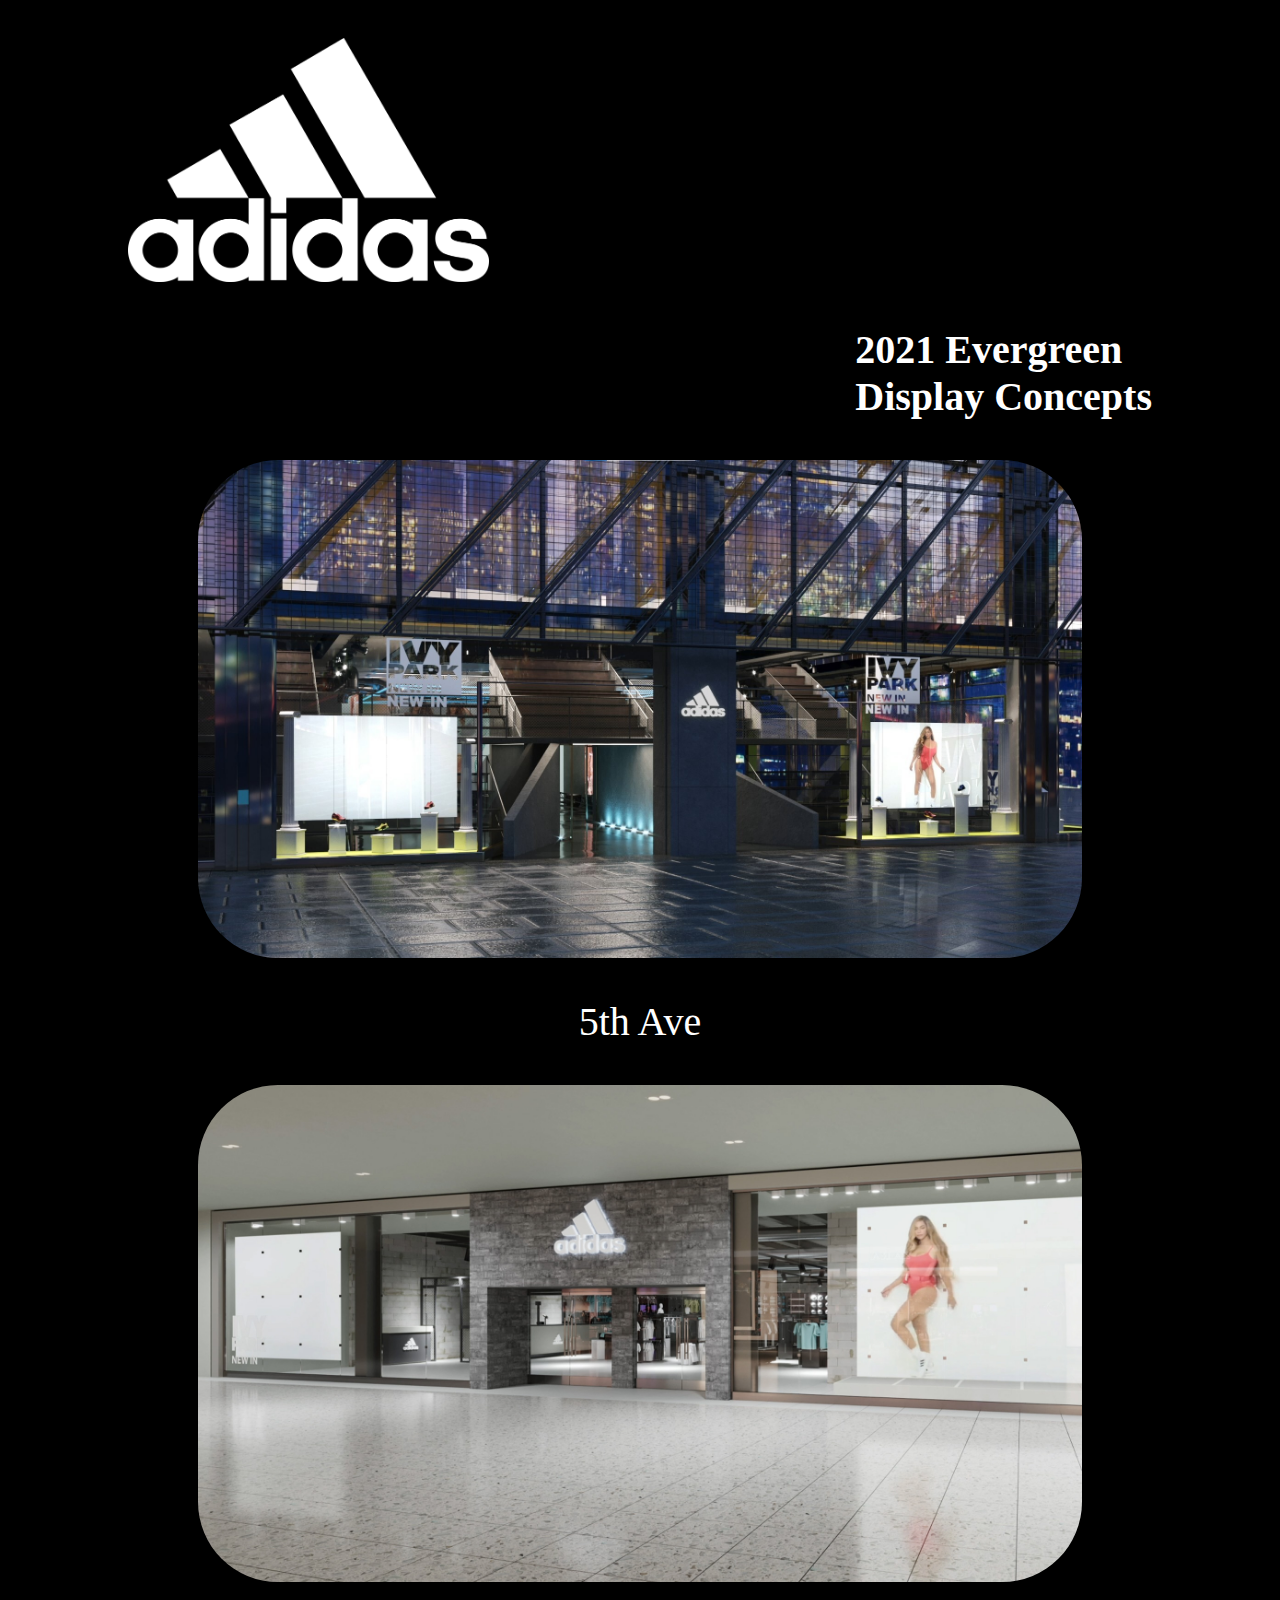
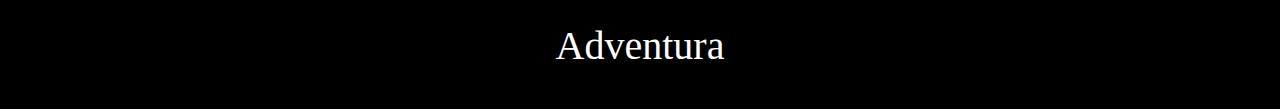
==== commit 01ceda14: "separate file content for 5th avenue, also changed the logo and title page (#3)" ====
--- a/src/index.html
+++ b/src/index.html
@@ -53,16 +53,24 @@
       </div>
   </nav>
 
-  <br><br><br><br>
+  <br><br>
    <div class="container-fluid">
     <div class="row">
       <div class="col-sm-6 col-12" >
-        <a href="/5th-avenue"><img class=" center" src="./assets/images/Placeholder_5thAve_Thumbnail.jpg" alt="5th Avenue"></a>
+        <div class="image">
+          <a href="/5th-avenue"><img class="center" src="./assets/images/Placeholder_5thAve_Thumbnail.jpg" alt="5th Avenue"></a>
+          <div class="middle">
+            <div class="text"><a href="/5th-avenue">Visit now</a></div>
+          </div>
+        </div>
         <a href="/5th-avenue"><p class="title-item">5th Ave</p></a>
        </div>
-       <div class="col-sm-6 col-12"> 
-         <div class="div">
+       <div class="col-sm-6 col-12 "> 
+         <div class="image">
         <a href="/adventura"><img class="center" src="./assets/images/Placeholder_Adventura_Thumbnail.jpg" alt="Adventura"></a>
+        <div class="middle">
+          <div class="text"><a href="/adventura">Visit now</a></div>
+        </div>
          </div>
          <a href="/5th-avenue"><p class="title-item">Adventura</p></a>
         </div>
--- a/src/styles/splash.css
+++ b/src/styles/splash.css
@@ -25,14 +25,44 @@
     margin-left: auto;
     margin-right: auto;
     width: 70%;
+    border-radius: 80px;
+    transition: .5s ease;
+    backface-visibility: hidden;
+}
+  
+  .middle {
+    transition: .5s ease;
+    opacity: 0;
+    position: absolute;
+    top: 40%;
+    left: 50%;
+    transform: translate(-50%, -50%);
+    -ms-transform: translate(-50%, -50%);
+    text-align: center;
+  }
+  
+  .image:hover .center {
+    opacity: 0.3;
+  }
+  
+  .image:hover .middle {
+    opacity: 1;
+  }
+  .image:hover .middle a{
+    color: white;
+  }
+  
+  .text {
+    background-color: #0a0c0a;
+    color: white;
+    font-size: 16px;
+    padding: 16px 32px;
   }
 .adidaslogo{
     width: 30%;
     padding-left: 90px;
 }
-.wrapper{
-    padding: 80px;
-}
+
 @media only screen and (max-width: 600px) {
     .center {
         width: 100%;
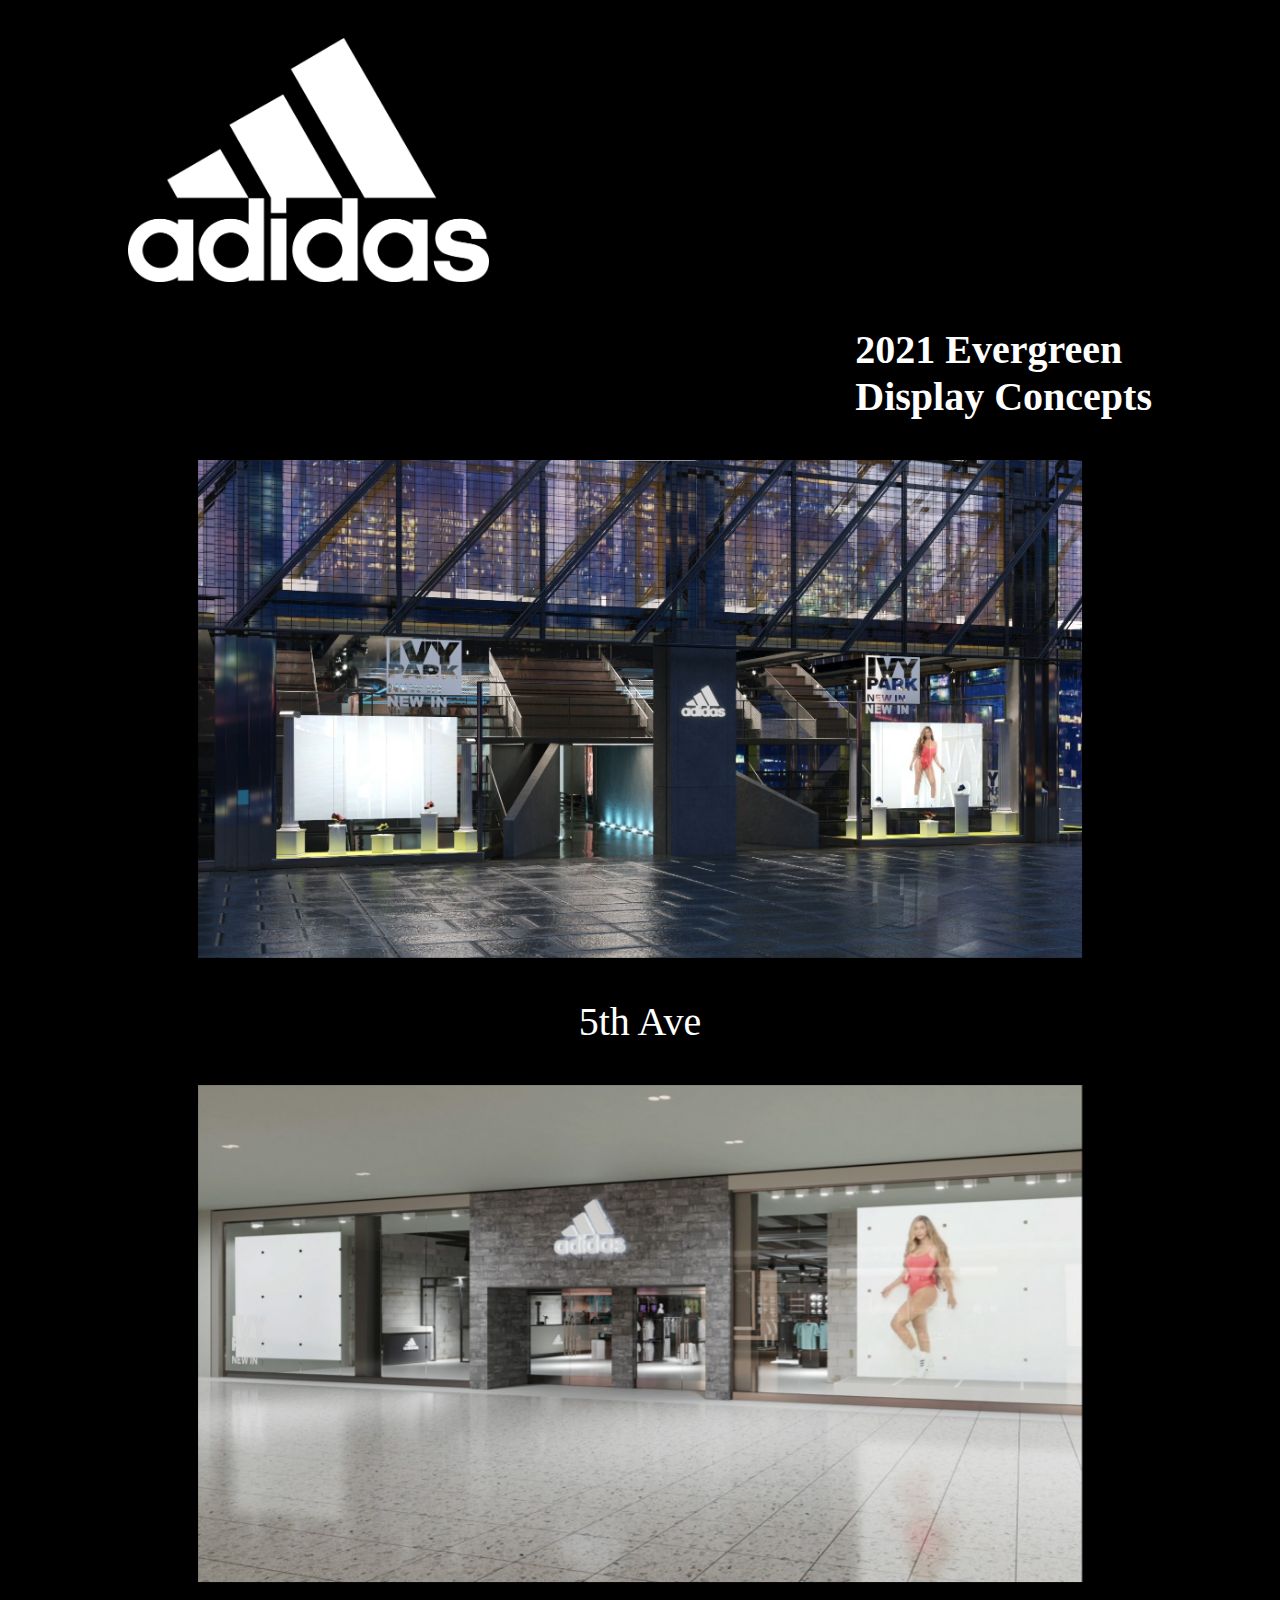
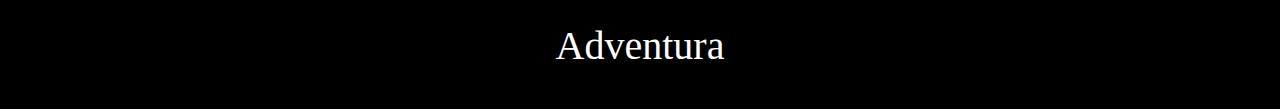
==== commit 443ecc2d: "fix fonts" ====
--- a/src/index.html
+++ b/src/index.html
@@ -14,6 +14,7 @@
 
   <link rel="icon" href="./assets/images/JohnLewis_Logo.ico">
   <link rel="apple-touch-icon" href="./assets/images/apple-touch-icon.png">
+  <link rel="stylesheet" href="https://pro.fontawesome.com/releases/v5.10.0/css/all.css" integrity="sha384-AYmEC3Yw5cVb3ZcuHtOA93w35dYTsvhLPVnYs9eStHfGJvOvKxVfELGroGkvsg+p" crossorigin="anonymous"/>
   <link rel="stylesheet" type="text/css" href="./styles/main.min.css">
   <link rel="stylesheet" type="text/css" href="./styles/splash.css">
   <!--[if lte IE 9]>
--- a/src/styles/splash.css
+++ b/src/styles/splash.css
@@ -25,7 +25,6 @@
     margin-left: auto;
     margin-right: auto;
     width: 70%;
-    border-radius: 80px;
     transition: .5s ease;
     backface-visibility: hidden;
 }
